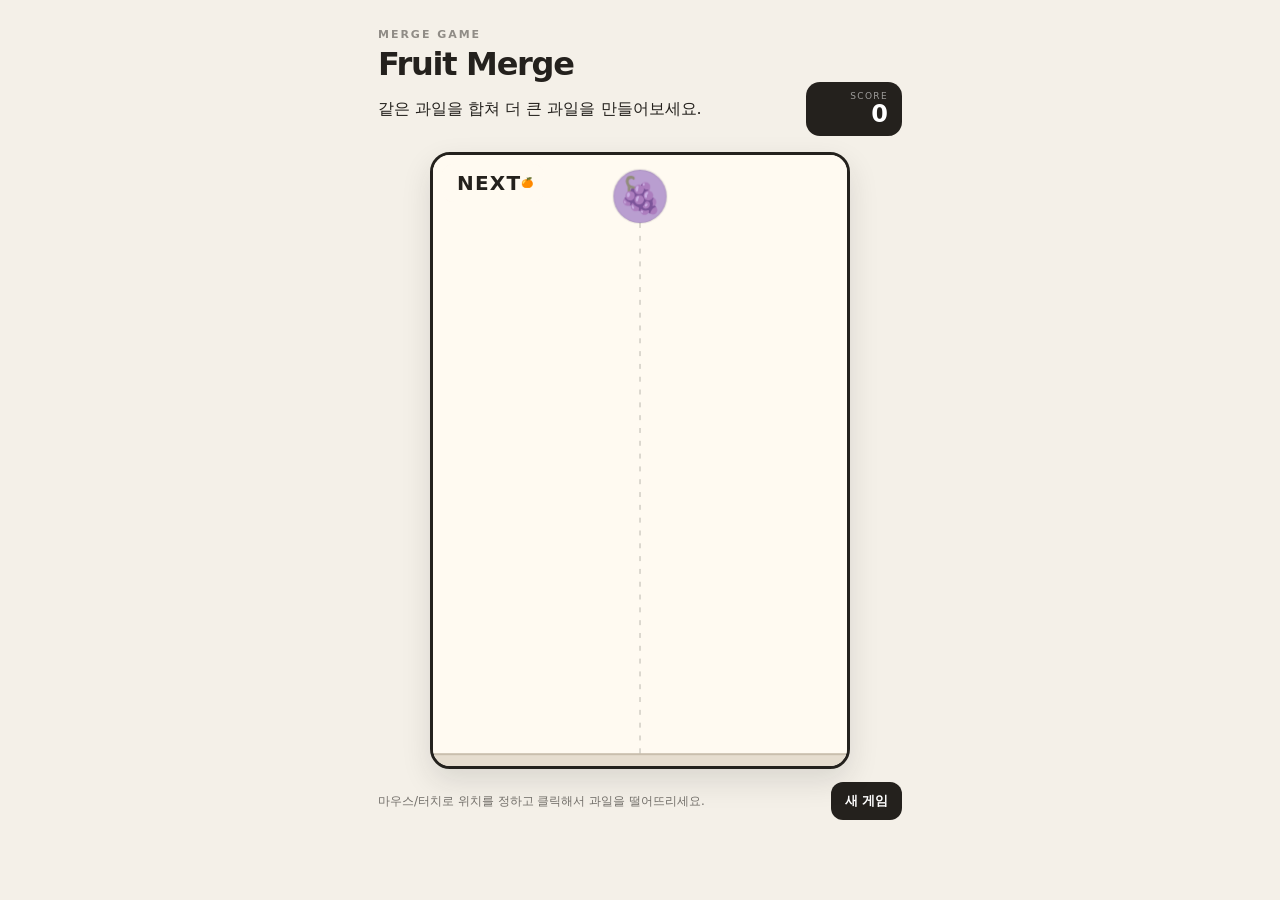
==== index.html @ 1dffbb84 "Polish game entry page for Cloudflare Pages" ====
<!doctype html>
<html lang="ko">
<head>
  <meta charset="UTF-8" />
  <meta name="viewport" content="width=device-width, initial-scale=1.0, maximum-scale=1.0, user-scalable=no" />
  <title>Fruit Merge</title>
  <link rel="stylesheet" href="./style.css" />
</head>
<body>
  <main class="app">
    <header class="topbar">
      <div>
        <p class="eyebrow">MERGE GAME</p>
        <h1>Fruit Merge</h1>
        <p class="subtitle">같은 과일을 합쳐 더 큰 과일을 만들어보세요.</p>
      </div>
      <div class="score-box">
        <span>SCORE</span>
        <strong id="score">0</strong>
      </div>
    </header>

    <section class="game-wrap">
      <div class="next-box"><span>NEXT</span><strong id="nextFruit">🍒</strong></div>
      <div class="canvas-wrap">
        <canvas id="game" width="420" height="620" aria-label="과일 합치기 게임"></canvas>
        <div class="game-over" id="gameOver" hidden>
          <div class="game-over-card">
            <h2>GAME OVER</h2>
            <p>최종 점수</p>
            <strong id="finalScore">0</strong>
            <button id="restart" type="button">다시 하기</button>
          </div>
        </div>
      </div>
    </section>

    <div class="controls">
      <p>마우스/터치로 위치를 정하고 클릭해서 과일을 떨어뜨리세요.</p>
      <button class="small-btn" id="newGame" type="button">새 게임</button>
    </div>
  </main>
  <script src="./game.js"></script>
</body>
</html>
---- style.css ----
* { box-sizing: border-box; }
html, body { margin: 0; min-height: 100%; }
body {
  font-family: Inter, system-ui, -apple-system, BlinkMacSystemFont, "Segoe UI", sans-serif;
  background: #f4f0e8;
  color: #24211d;
  display: flex;
  justify-content: center;
}
.app { width: min(100%, 560px); padding: 28px 18px 36px; }
header { display: flex; justify-content: space-between; align-items: end; margin-bottom: 16px; }
.eyebrow { margin: 0 0 4px; font-size: 11px; font-weight: 800; letter-spacing: .18em; opacity: .48; }
h1 { margin: 0; font-size: 32px; letter-spacing: -.04em; }
.score-box { min-width: 96px; padding: 9px 14px; border-radius: 14px; background: #24211d; color: #fff; text-align: right; }
.score-box span { display: block; font-size: 9px; opacity: .55; letter-spacing: .15em; }
.score-box strong { font-size: 24px; line-height: 1.1; }
.game-wrap { position: relative; width: 420px; max-width: 100%; margin: auto; }
canvas { display: block; width: 100%; height: auto; background: #fffaf1; border: 3px solid #24211d; border-radius: 20px; box-shadow: 0 12px 30px rgba(36,33,29,.12); touch-action: none; }
.next-box { position: absolute; z-index: 2; top: 12px; left: 12px; padding: 7px 10px; border-radius: 12px; background: rgba(255,250,241,.88); backdrop-filter: blur(6px); font-size: 10px; font-weight: 800; letter-spacing: .12em; }
.next-box span { margin-left: 5px; font-size: 20px; vertical-align: middle; }
.controls { display: flex; align-items: center; justify-content: space-between; gap: 12px; margin-top: 13px; }
.controls p { margin: 0; font-size: 12px; line-height: 1.5; opacity: .62; }
.small-btn, button { border: 0; border-radius: 12px; background: #24211d; color: #fff; padding: 10px 14px; font-weight: 800; cursor: pointer; white-space: nowrap; }
button:active { transform: translateY(1px); }
.game-over { position: absolute; inset: 0; z-index: 5; display: flex; flex-direction: column; align-items: center; justify-content: center; border-radius: 18px; background: rgba(255,250,241,.9); backdrop-filter: blur(8px); }
.game-over[hidden] { display: none; }
.game-over h2 { margin: 0 0 7px; font-size: 34px; letter-spacing: -.04em; }
.game-over p { margin: 0 0 18px; opacity: .7; }
.game-over p strong { color: #24211d; opacity: 1; }
@media (max-width: 470px) {
  .app { padding: 18px 12px 24px; }
  h1 { font-size: 27px; }
  .controls { align-items: flex-start; }
  .controls p { max-width: 250px; }
}
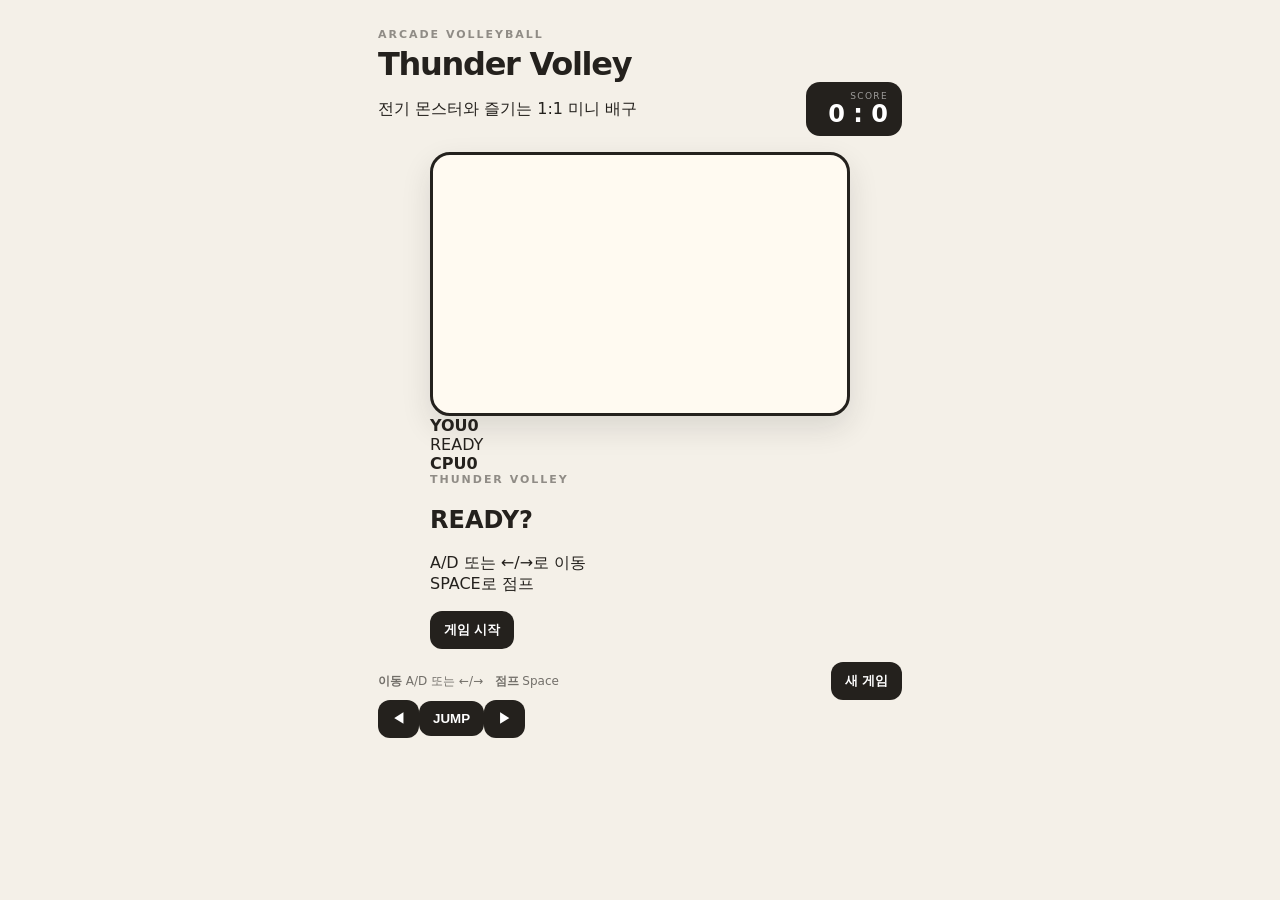
==== commit ceade247: "Replace fruit game UI with volleyball" ====
--- a/index.html
+++ b/index.html
@@ -1,45 +1,4 @@
 <!doctype html>
 <html lang="ko">
-<head>
-  <meta charset="UTF-8" />
-  <meta name="viewport" content="width=device-width, initial-scale=1.0, maximum-scale=1.0, user-scalable=no" />
-  <title>Fruit Merge</title>
-  <link rel="stylesheet" href="./style.css" />
-</head>
-<body>
-  <main class="app">
-    <header class="topbar">
-      <div>
-        <p class="eyebrow">MERGE GAME</p>
-        <h1>Fruit Merge</h1>
-        <p class="subtitle">같은 과일을 합쳐 더 큰 과일을 만들어보세요.</p>
-      </div>
-      <div class="score-box">
-        <span>SCORE</span>
-        <strong id="score">0</strong>
-      </div>
-    </header>
-
-    <section class="game-wrap">
-      <div class="next-box"><span>NEXT</span><strong id="nextFruit">🍒</strong></div>
-      <div class="canvas-wrap">
-        <canvas id="game" width="420" height="620" aria-label="과일 합치기 게임"></canvas>
-        <div class="game-over" id="gameOver" hidden>
-          <div class="game-over-card">
-            <h2>GAME OVER</h2>
-            <p>최종 점수</p>
-            <strong id="finalScore">0</strong>
-            <button id="restart" type="button">다시 하기</button>
-          </div>
-        </div>
-      </div>
-    </section>
-
-    <div class="controls">
-      <p>마우스/터치로 위치를 정하고 클릭해서 과일을 떨어뜨리세요.</p>
-      <button class="small-btn" id="newGame" type="button">새 게임</button>
-    </div>
-  </main>
-  <script src="./game.js"></script>
-</body>
-</html>
+<head><meta charset="UTF-8"><meta name="viewport" content="width=device-width,initial-scale=1,maximum-scale=1,user-scalable=no"><title>Thunder Volley</title><link rel="stylesheet" href="./style.css"></head>
+<body><main class="app"><header><div><p class="eyebrow">ARCADE VOLLEYBALL</p><h1>Thunder Volley</h1><p class="subtitle">전기 몬스터와 즐기는 1:1 미니 배구</p></div><div class="score-box"><span>SCORE</span><strong id="score">0 : 0</strong></div></header><section class="game-wrap"><canvas id="game" width="900" height="560"></canvas><div class="hud"><div><b>YOU</b><strong id="leftScore">0</strong></div><div id="serveText">READY</div><div><b>CPU</b><strong id="rightScore">0</strong></div></div><div class="overlay" id="overlay"><div class="card"><p class="eyebrow">THUNDER VOLLEY</p><h2 id="overlayTitle">READY?</h2><p id="overlayText">A/D 또는 ←/→로 이동<br>SPACE로 점프</p><button id="startBtn">게임 시작</button></div></div></section><div class="controls"><p><b>이동</b> A/D 또는 ←/→ &nbsp; <b>점프</b> Space</p><button class="small-btn" id="resetBtn">새 게임</button></div><div class="mobile-controls"><button data-key="left">◀</button><button data-key="jump">JUMP</button><button data-key="right">▶</button></div></main><script src="./game.js"></script></body></html>
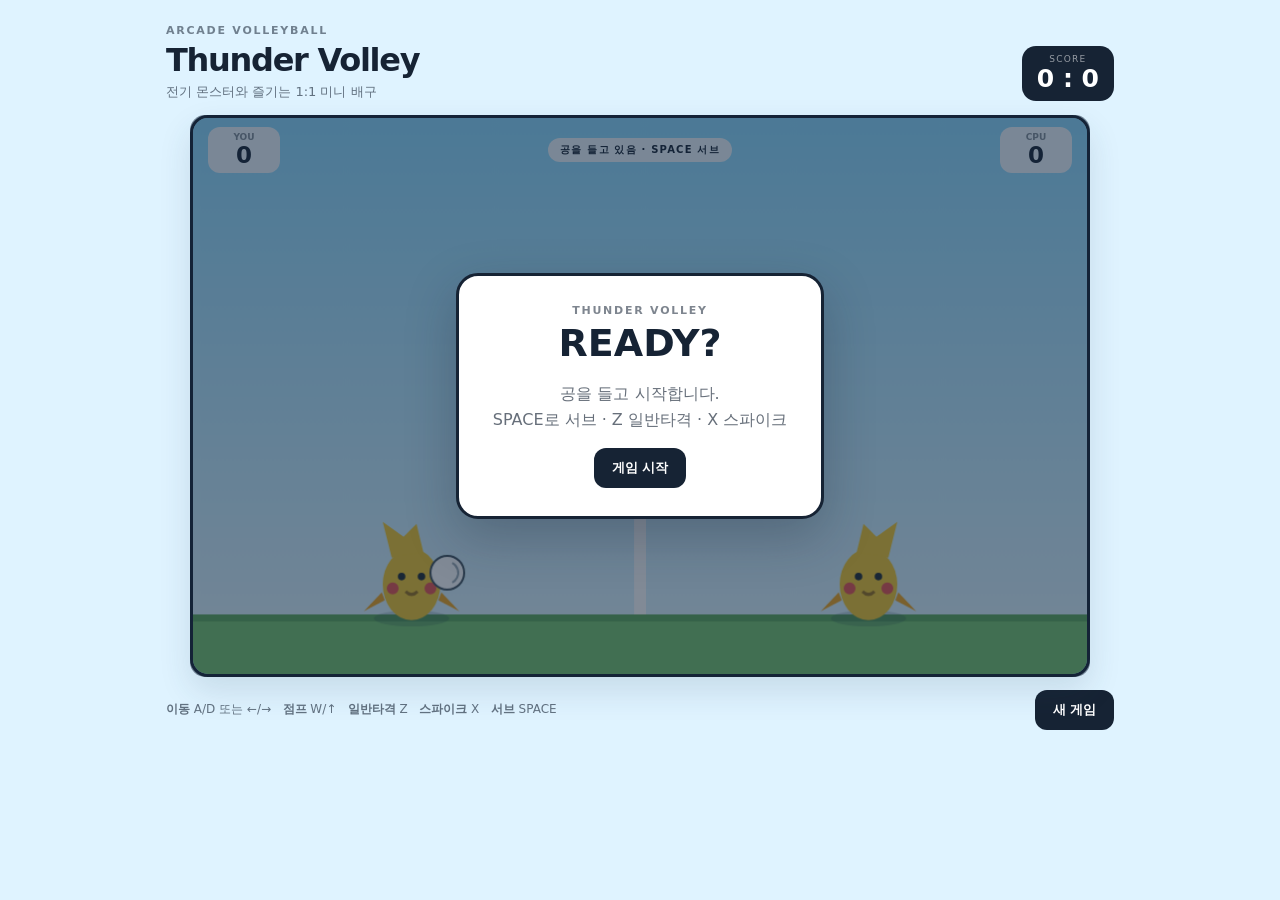
==== commit 3540dea7: "Update volleyball controls and serve instructions" ====
--- a/index.html
+++ b/index.html
@@ -1,4 +1,3 @@
 <!doctype html>
-<html lang="ko">
-<head><meta charset="UTF-8"><meta name="viewport" content="width=device-width,initial-scale=1,maximum-scale=1,user-scalable=no"><title>Thunder Volley</title><link rel="stylesheet" href="./style.css"></head>
-<body><main class="app"><header><div><p class="eyebrow">ARCADE VOLLEYBALL</p><h1>Thunder Volley</h1><p class="subtitle">전기 몬스터와 즐기는 1:1 미니 배구</p></div><div class="score-box"><span>SCORE</span><strong id="score">0 : 0</strong></div></header><section class="game-wrap"><canvas id="game" width="900" height="560"></canvas><div class="hud"><div><b>YOU</b><strong id="leftScore">0</strong></div><div id="serveText">READY</div><div><b>CPU</b><strong id="rightScore">0</strong></div></div><div class="overlay" id="overlay"><div class="card"><p class="eyebrow">THUNDER VOLLEY</p><h2 id="overlayTitle">READY?</h2><p id="overlayText">A/D 또는 ←/→로 이동<br>SPACE로 점프</p><button id="startBtn">게임 시작</button></div></div></section><div class="controls"><p><b>이동</b> A/D 또는 ←/→ &nbsp; <b>점프</b> Space</p><button class="small-btn" id="resetBtn">새 게임</button></div><div class="mobile-controls"><button data-key="left">◀</button><button data-key="jump">JUMP</button><button data-key="right">▶</button></div></main><script src="./game.js"></script></body></html>
+<html lang="ko"><head><meta charset="UTF-8"><meta name="viewport" content="width=device-width,initial-scale=1,maximum-scale=1,user-scalable=no"><title>Thunder Volley</title><link rel="stylesheet" href="./style.css"></head>
+<body><main class="app"><header><div><p class="eyebrow">ARCADE VOLLEYBALL</p><h1>Thunder Volley</h1><p class="subtitle">전기 몬스터와 즐기는 1:1 미니 배구</p></div><div class="score-box"><span>SCORE</span><strong id="score">0 : 0</strong></div></header><section class="game-wrap"><canvas id="game" width="900" height="560"></canvas><div class="hud"><div><b>YOU</b><strong id="leftScore">0</strong></div><div id="serveText">READY</div><div><b>CPU</b><strong id="rightScore">0</strong></div></div><div class="overlay" id="overlay"><div class="card"><p class="eyebrow">THUNDER VOLLEY</p><h2 id="overlayTitle">READY?</h2><p id="overlayText">공을 들고 시작합니다.<br>SPACE로 서브 · Z 일반타격 · X 스파이크</p><button id="startBtn">게임 시작</button></div></div></section><div class="controls"><p><b>이동</b> A/D 또는 ←/→ &nbsp; <b>점프</b> W/↑ &nbsp; <b>일반타격</b> Z &nbsp; <b>스파이크</b> X &nbsp; <b>서브</b> SPACE</p><button class="small-btn" id="resetBtn">새 게임</button></div><div class="mobile-controls"><button data-key="left">◀</button><button data-key="jump">JUMP</button><button data-key="right">▶</button><button data-key="hit">HIT</button><button data-key="spike">SPIKE</button></div></main><script src="./game.js"></script></body></html>
--- a/style.css
+++ b/style.css
@@ -1,35 +1 @@
-* { box-sizing: border-box; }
-html, body { margin: 0; min-height: 100%; }
-body {
-  font-family: Inter, system-ui, -apple-system, BlinkMacSystemFont, "Segoe UI", sans-serif;
-  background: #f4f0e8;
-  color: #24211d;
-  display: flex;
-  justify-content: center;
-}
-.app { width: min(100%, 560px); padding: 28px 18px 36px; }
-header { display: flex; justify-content: space-between; align-items: end; margin-bottom: 16px; }
-.eyebrow { margin: 0 0 4px; font-size: 11px; font-weight: 800; letter-spacing: .18em; opacity: .48; }
-h1 { margin: 0; font-size: 32px; letter-spacing: -.04em; }
-.score-box { min-width: 96px; padding: 9px 14px; border-radius: 14px; background: #24211d; color: #fff; text-align: right; }
-.score-box span { display: block; font-size: 9px; opacity: .55; letter-spacing: .15em; }
-.score-box strong { font-size: 24px; line-height: 1.1; }
-.game-wrap { position: relative; width: 420px; max-width: 100%; margin: auto; }
-canvas { display: block; width: 100%; height: auto; background: #fffaf1; border: 3px solid #24211d; border-radius: 20px; box-shadow: 0 12px 30px rgba(36,33,29,.12); touch-action: none; }
-.next-box { position: absolute; z-index: 2; top: 12px; left: 12px; padding: 7px 10px; border-radius: 12px; background: rgba(255,250,241,.88); backdrop-filter: blur(6px); font-size: 10px; font-weight: 800; letter-spacing: .12em; }
-.next-box span { margin-left: 5px; font-size: 20px; vertical-align: middle; }
-.controls { display: flex; align-items: center; justify-content: space-between; gap: 12px; margin-top: 13px; }
-.controls p { margin: 0; font-size: 12px; line-height: 1.5; opacity: .62; }
-.small-btn, button { border: 0; border-radius: 12px; background: #24211d; color: #fff; padding: 10px 14px; font-weight: 800; cursor: pointer; white-space: nowrap; }
-button:active { transform: translateY(1px); }
-.game-over { position: absolute; inset: 0; z-index: 5; display: flex; flex-direction: column; align-items: center; justify-content: center; border-radius: 18px; background: rgba(255,250,241,.9); backdrop-filter: blur(8px); }
-.game-over[hidden] { display: none; }
-.game-over h2 { margin: 0 0 7px; font-size: 34px; letter-spacing: -.04em; }
-.game-over p { margin: 0 0 18px; opacity: .7; }
-.game-over p strong { color: #24211d; opacity: 1; }
-@media (max-width: 470px) {
-  .app { padding: 18px 12px 24px; }
-  h1 { font-size: 27px; }
-  .controls { align-items: flex-start; }
-  .controls p { max-width: 250px; }
-}
+*{box-sizing:border-box}html,body{margin:0;min-height:100%;font-family:Inter,system-ui,sans-serif;background:#dff3ff;color:#162334}body{display:flex;justify-content:center}.app{width:min(100%,980px);padding:24px 16px 30px}header{display:flex;justify-content:space-between;align-items:end;margin-bottom:14px}.eyebrow{margin:0 0 4px;font-size:11px;font-weight:900;letter-spacing:.16em;opacity:.55}h1{margin:0;font-size:32px;letter-spacing:-.04em}.subtitle{margin:4px 0 0;opacity:.62;font-size:13px}.score-box{background:#162334;color:white;border-radius:14px;padding:8px 15px;text-align:center}.score-box span{display:block;font-size:9px;opacity:.55;letter-spacing:.14em}.score-box strong{font-size:25px}.game-wrap{position:relative;width:900px;max-width:100%;margin:auto}canvas{display:block;width:100%;height:auto;border:3px solid #162334;border-radius:18px;box-shadow:0 14px 32px #29445a22;touch-action:none;background:#9fe0ff}.hud{position:absolute;top:12px;left:18px;right:18px;display:flex;justify-content:space-between;align-items:center;pointer-events:none}.hud div{background:#ffffffdd;padding:5px 12px;border-radius:12px;text-align:center;min-width:72px}.hud b{display:block;font-size:9px;opacity:.5}.hud strong{font-size:23px}.hud #serveText{font-size:10px;font-weight:900;letter-spacing:.12em}.overlay{position:absolute;inset:0;border-radius:15px;background:#14243b88;display:flex;align-items:center;justify-content:center}.overlay.hidden{display:none}.card{background:#fff;border:3px solid #162334;border-radius:22px;padding:28px 34px;text-align:center;box-shadow:0 18px 50px #16233444}.card h2{font-size:38px;margin:4px 0 10px}.card p:not(.eyebrow){line-height:1.6;opacity:.65}.card button,.small-btn,.mobile-controls button{border:0;border-radius:12px;background:#162334;color:#fff;padding:11px 18px;font-weight:900;cursor:pointer}.controls{display:flex;justify-content:space-between;align-items:center;margin-top:12px}.controls p{font-size:12px;opacity:.62}.mobile-controls{display:none;gap:10px;margin-top:12px}.mobile-controls button{flex:1;height:54px}.mobile-controls button:active{transform:scale(.97)}@media(max-width:600px){.app{padding:15px 8px 20px}h1{font-size:25px}.subtitle{font-size:11px}.controls p{font-size:10px}.mobile-controls{display:flex}.score-box{padding:6px 10px}.hud{top:8px;left:9px;right:9px}.hud div{min-width:52px;padding:3px 7px}.hud strong{font-size:18px}.card{padding:22px 24px}.card h2{font-size:30px}}
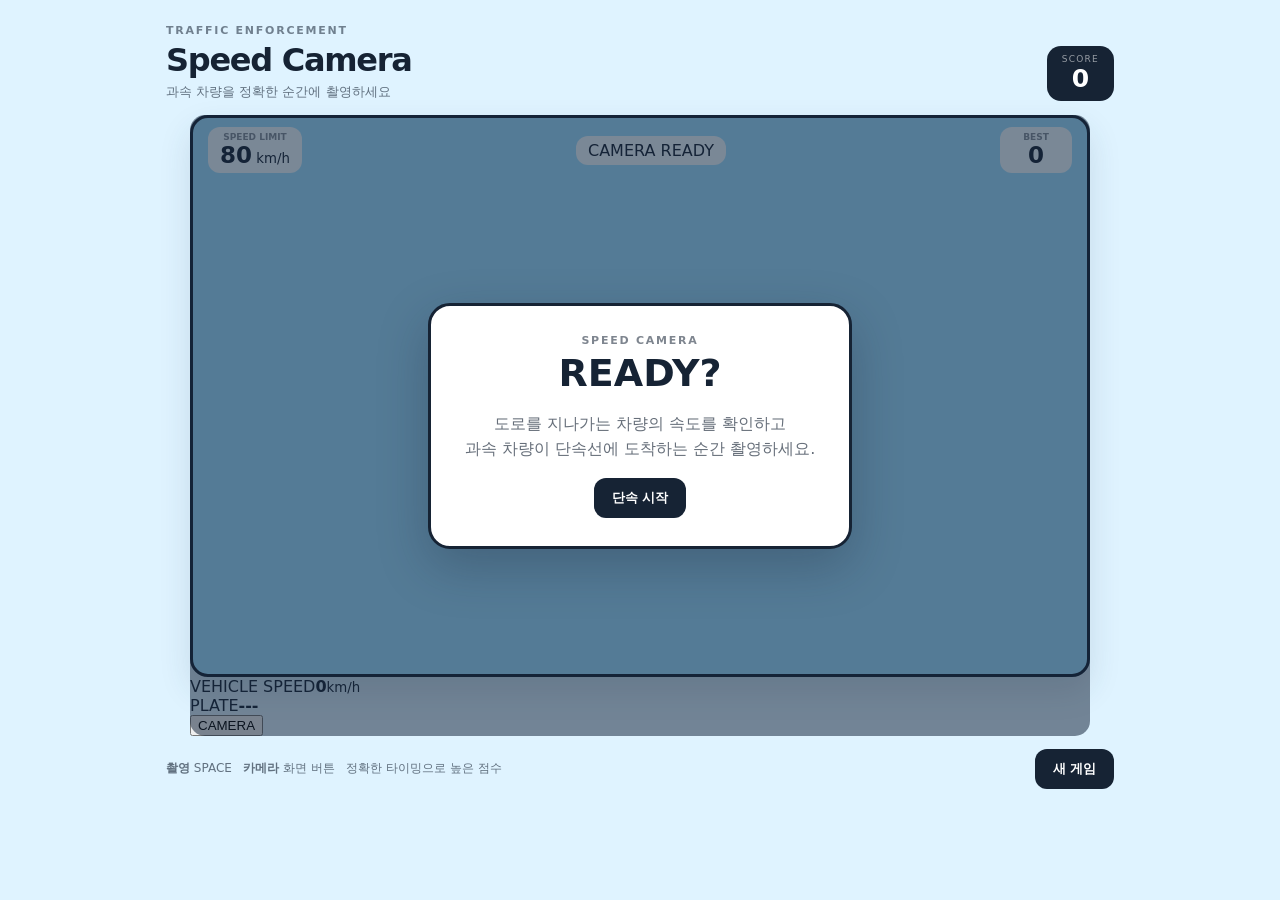
==== commit 6ae2fb61: "Replace volleyball UI with speed camera game UI" ====
--- a/index.html
+++ b/index.html
@@ -1,3 +1,3 @@
 <!doctype html>
-<html lang="ko"><head><meta charset="UTF-8"><meta name="viewport" content="width=device-width,initial-scale=1,maximum-scale=1,user-scalable=no"><title>Thunder Volley</title><link rel="stylesheet" href="./style.css"></head>
-<body><main class="app"><header><div><p class="eyebrow">ARCADE VOLLEYBALL</p><h1>Thunder Volley</h1><p class="subtitle">전기 몬스터와 즐기는 1:1 미니 배구</p></div><div class="score-box"><span>SCORE</span><strong id="score">0 : 0</strong></div></header><section class="game-wrap"><canvas id="game" width="900" height="560"></canvas><div class="hud"><div><b>YOU</b><strong id="leftScore">0</strong></div><div id="serveText">READY</div><div><b>CPU</b><strong id="rightScore">0</strong></div></div><div class="overlay" id="overlay"><div class="card"><p class="eyebrow">THUNDER VOLLEY</p><h2 id="overlayTitle">READY?</h2><p id="overlayText">공을 들고 시작합니다.<br>SPACE로 서브 · Z 일반타격 · X 스파이크</p><button id="startBtn">게임 시작</button></div></div></section><div class="controls"><p><b>이동</b> A/D 또는 ←/→ &nbsp; <b>점프</b> W/↑ &nbsp; <b>일반타격</b> Z &nbsp; <b>스파이크</b> X &nbsp; <b>서브</b> SPACE</p><button class="small-btn" id="resetBtn">새 게임</button></div><div class="mobile-controls"><button data-key="left">◀</button><button data-key="jump">JUMP</button><button data-key="right">▶</button><button data-key="hit">HIT</button><button data-key="spike">SPIKE</button></div></main><script src="./game.js"></script></body></html>+<html lang="ko"><head><meta charset="UTF-8"><meta name="viewport" content="width=device-width,initial-scale=1,maximum-scale=1,user-scalable=no"><title>Speed Camera</title><link rel="stylesheet" href="./style.css"></head>
+<body><main class="app"><header><div><p class="eyebrow">TRAFFIC ENFORCEMENT</p><h1>Speed Camera</h1><p class="subtitle">과속 차량을 정확한 순간에 촬영하세요</p></div><div class="score-box"><span>SCORE</span><strong id="score">0</strong></div></header><section class="game-wrap"><canvas id="game" width="900" height="560"></canvas><div class="hud"><div><b>SPEED LIMIT</b><strong id="limit">80</strong><small> km/h</small></div><div id="status">CAMERA READY</div><div><b>BEST</b><strong id="best">0</strong></div></div><div class="camera-ui"><div class="speed-readout"><span>VEHICLE SPEED</span><strong id="speed">0</strong><small>km/h</small></div><div class="target-readout"><span>PLATE</span><strong id="plate">---</strong></div><button id="flashBtn">CAMERA</button></div><div class="overlay" id="overlay"><div class="card"><p class="eyebrow">SPEED CAMERA</p><h2 id="overlayTitle">READY?</h2><p id="overlayText">도로를 지나가는 차량의 속도를 확인하고<br>과속 차량이 단속선에 도착하는 순간 촬영하세요.</p><button id="startBtn">단속 시작</button></div></div></section><div class="controls"><p><b>촬영</b> SPACE &nbsp; <b>카메라</b> 화면 버튼 &nbsp; 정확한 타이밍으로 높은 점수</p><button class="small-btn" id="resetBtn">새 게임</button></div></main><script src="./game.js"></script></body></html>
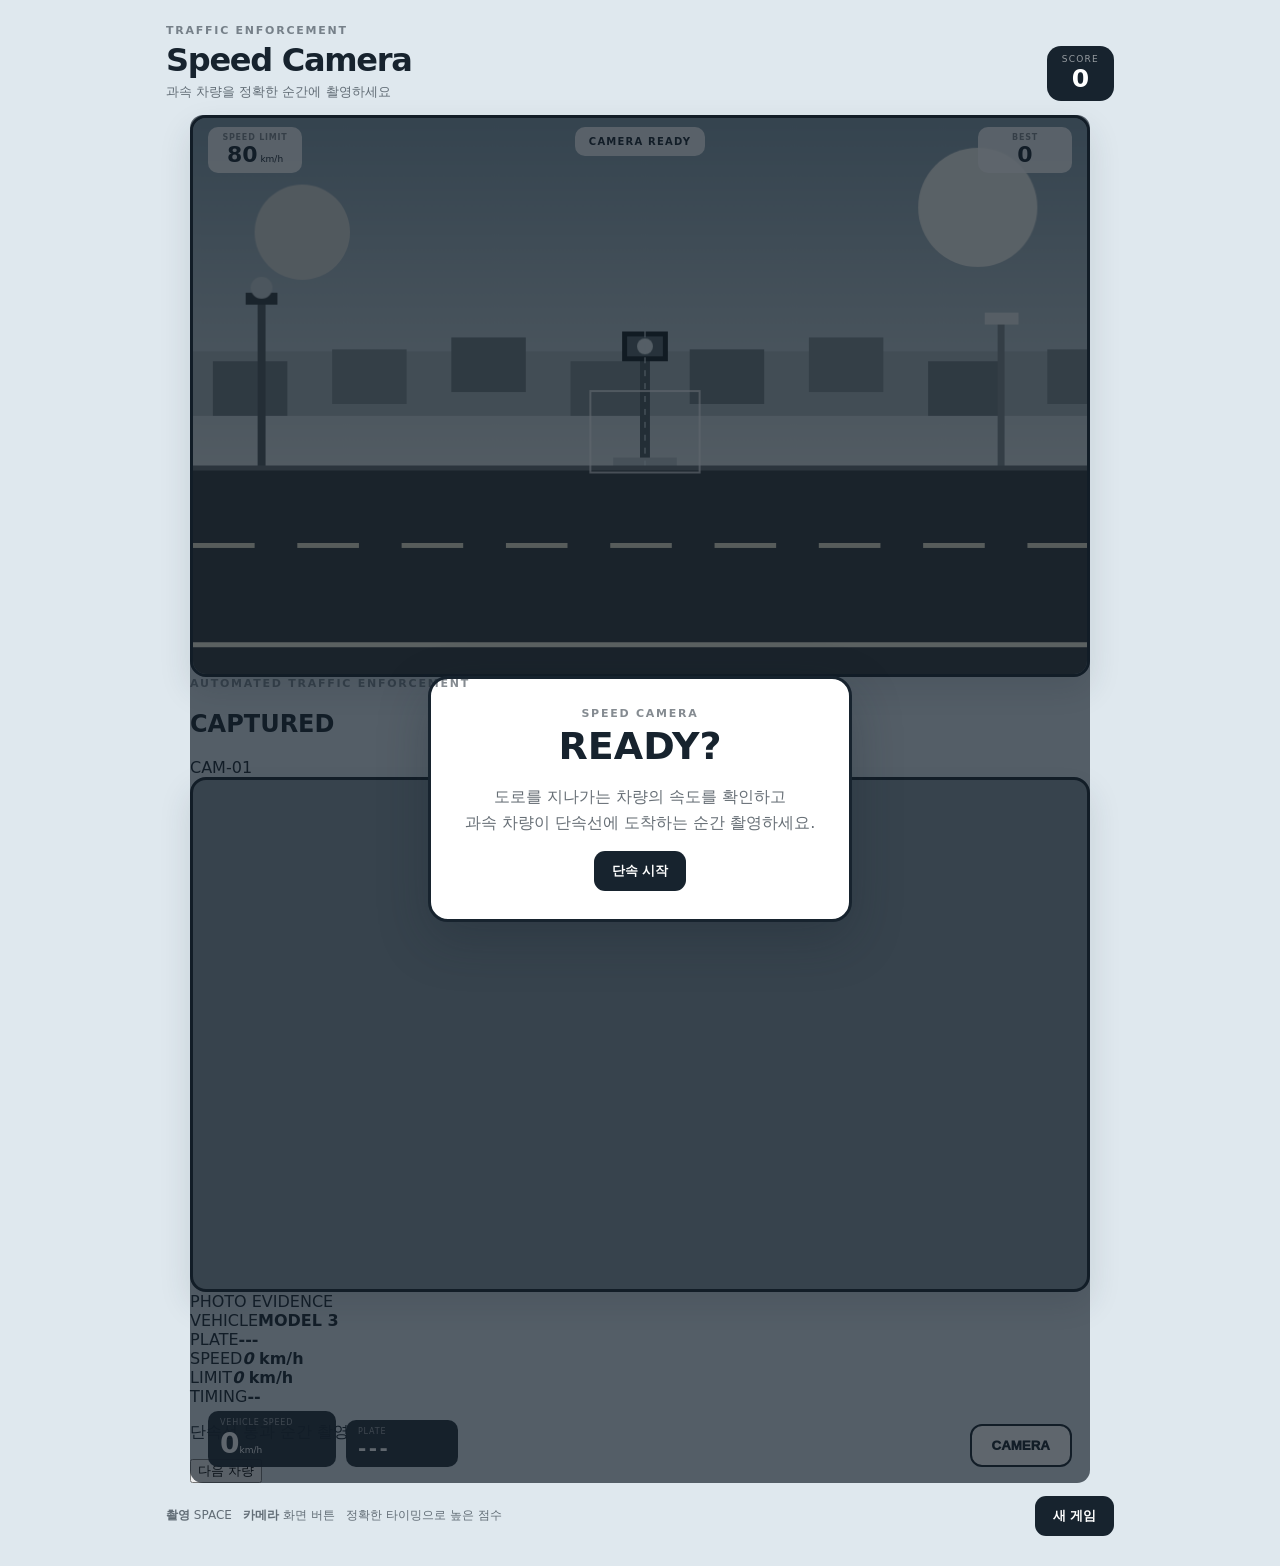
==== commit 4f045cfa: "Add speed camera evidence result panel" ====
--- a/index.html
+++ b/index.html
@@ -1,3 +1,3 @@
 <!doctype html>
 <html lang="ko"><head><meta charset="UTF-8"><meta name="viewport" content="width=device-width,initial-scale=1,maximum-scale=1,user-scalable=no"><title>Speed Camera</title><link rel="stylesheet" href="./style.css"></head>
-<body><main class="app"><header><div><p class="eyebrow">TRAFFIC ENFORCEMENT</p><h1>Speed Camera</h1><p class="subtitle">과속 차량을 정확한 순간에 촬영하세요</p></div><div class="score-box"><span>SCORE</span><strong id="score">0</strong></div></header><section class="game-wrap"><canvas id="game" width="900" height="560"></canvas><div class="hud"><div><b>SPEED LIMIT</b><strong id="limit">80</strong><small> km/h</small></div><div id="status">CAMERA READY</div><div><b>BEST</b><strong id="best">0</strong></div></div><div class="camera-ui"><div class="speed-readout"><span>VEHICLE SPEED</span><strong id="speed">0</strong><small>km/h</small></div><div class="target-readout"><span>PLATE</span><strong id="plate">---</strong></div><button id="flashBtn">CAMERA</button></div><div class="overlay" id="overlay"><div class="card"><p class="eyebrow">SPEED CAMERA</p><h2 id="overlayTitle">READY?</h2><p id="overlayText">도로를 지나가는 차량의 속도를 확인하고<br>과속 차량이 단속선에 도착하는 순간 촬영하세요.</p><button id="startBtn">단속 시작</button></div></div></section><div class="controls"><p><b>촬영</b> SPACE &nbsp; <b>카메라</b> 화면 버튼 &nbsp; 정확한 타이밍으로 높은 점수</p><button class="small-btn" id="resetBtn">새 게임</button></div></main><script src="./game.js"></script></body></html>+<body><main class="app"><header><div><p class="eyebrow">TRAFFIC ENFORCEMENT</p><h1>Speed Camera</h1><p class="subtitle">과속 차량을 정확한 순간에 촬영하세요</p></div><div class="score-box"><span>SCORE</span><strong id="score">0</strong></div></header><section class="game-wrap"><canvas id="game" width="900" height="560"></canvas><div class="hud"><div><b>SPEED LIMIT</b><strong id="limit">80</strong><small> km/h</small></div><div id="status">CAMERA READY</div><div><b>BEST</b><strong id="best">0</strong></div></div><div class="camera-ui"><div class="speed-readout"><span>VEHICLE SPEED</span><strong id="speed">0</strong><small>km/h</small></div><div class="target-readout"><span>PLATE</span><strong id="plate">---</strong></div><button id="flashBtn">CAMERA</button></div><div class="overlay" id="overlay"><div class="card"><p class="eyebrow">SPEED CAMERA</p><h2 id="overlayTitle">READY?</h2><p id="overlayText">도로를 지나가는 차량의 속도를 확인하고<br>과속 차량이 단속선에 도착하는 순간 촬영하세요.</p><button id="startBtn">단속 시작</button></div></div><div class="evidence" id="evidence"><div class="evidence-card"><div class="evidence-head"><div><p class="eyebrow">AUTOMATED TRAFFIC ENFORCEMENT</p><h2 id="evidenceTitle">CAPTURED</h2></div><div class="evidence-time" id="evidenceTime">CAM-01</div></div><div class="photo-frame"><canvas id="evidenceCanvas" width="720" height="410"></canvas><div class="photo-stamp" id="photoStamp">PHOTO EVIDENCE</div></div><div class="evidence-data"><div><span>VEHICLE</span><strong id="evidenceVehicle">MODEL 3</strong></div><div><span>PLATE</span><strong id="evidencePlate">---</strong></div><div><span>SPEED</span><strong><i id="evidenceSpeed">0</i> km/h</strong></div><div><span>LIMIT</span><strong><i id="evidenceLimit">0</i> km/h</strong></div><div><span>TIMING</span><strong id="evidenceTiming">--</strong></div></div><p class="evidence-note" id="evidenceNote">단속선 통과 순간 촬영</p><button id="continueBtn">다음 차량</button></div></div></section><div class="controls"><p><b>촬영</b> SPACE &nbsp; <b>카메라</b> 화면 버튼 &nbsp; 정확한 타이밍으로 높은 점수</p><button class="small-btn" id="resetBtn">새 게임</button></div></main><script src="./game.js"></script></body></html>
--- a/style.css
+++ b/style.css
@@ -1 +1 @@
-*{box-sizing:border-box}html,body{margin:0;min-height:100%;font-family:Inter,system-ui,sans-serif;background:#dff3ff;color:#162334}body{display:flex;justify-content:center}.app{width:min(100%,980px);padding:24px 16px 30px}header{display:flex;justify-content:space-between;align-items:end;margin-bottom:14px}.eyebrow{margin:0 0 4px;font-size:11px;font-weight:900;letter-spacing:.16em;opacity:.55}h1{margin:0;font-size:32px;letter-spacing:-.04em}.subtitle{margin:4px 0 0;opacity:.62;font-size:13px}.score-box{background:#162334;color:white;border-radius:14px;padding:8px 15px;text-align:center}.score-box span{display:block;font-size:9px;opacity:.55;letter-spacing:.14em}.score-box strong{font-size:25px}.game-wrap{position:relative;width:900px;max-width:100%;margin:auto}canvas{display:block;width:100%;height:auto;border:3px solid #162334;border-radius:18px;box-shadow:0 14px 32px #29445a22;touch-action:none;background:#9fe0ff}.hud{position:absolute;top:12px;left:18px;right:18px;display:flex;justify-content:space-between;align-items:center;pointer-events:none}.hud div{background:#ffffffdd;padding:5px 12px;border-radius:12px;text-align:center;min-width:72px}.hud b{display:block;font-size:9px;opacity:.5}.hud strong{font-size:23px}.hud #serveText{font-size:10px;font-weight:900;letter-spacing:.12em}.overlay{position:absolute;inset:0;border-radius:15px;background:#14243b88;display:flex;align-items:center;justify-content:center}.overlay.hidden{display:none}.card{background:#fff;border:3px solid #162334;border-radius:22px;padding:28px 34px;text-align:center;box-shadow:0 18px 50px #16233444}.card h2{font-size:38px;margin:4px 0 10px}.card p:not(.eyebrow){line-height:1.6;opacity:.65}.card button,.small-btn,.mobile-controls button{border:0;border-radius:12px;background:#162334;color:#fff;padding:11px 18px;font-weight:900;cursor:pointer}.controls{display:flex;justify-content:space-between;align-items:center;margin-top:12px}.controls p{font-size:12px;opacity:.62}.mobile-controls{display:none;gap:10px;margin-top:12px}.mobile-controls button{flex:1;height:54px}.mobile-controls button:active{transform:scale(.97)}@media(max-width:600px){.app{padding:15px 8px 20px}h1{font-size:25px}.subtitle{font-size:11px}.controls p{font-size:10px}.mobile-controls{display:flex}.score-box{padding:6px 10px}.hud{top:8px;left:9px;right:9px}.hud div{min-width:52px;padding:3px 7px}.hud strong{font-size:18px}.card{padding:22px 24px}.card h2{font-size:30px}}
+*{box-sizing:border-box}html,body{margin:0;min-height:100%;font-family:Inter,system-ui,sans-serif;background:#dfe8ee;color:#17232e}body{display:flex;justify-content:center}.app{width:min(100%,980px);padding:24px 16px 30px}header{display:flex;justify-content:space-between;align-items:end;margin-bottom:14px}.eyebrow{margin:0 0 4px;font-size:11px;font-weight:900;letter-spacing:.16em;opacity:.52}h1{margin:0;font-size:32px;letter-spacing:-.04em}.subtitle{margin:4px 0 0;opacity:.62;font-size:13px}.score-box{background:#17232e;color:#fff;border-radius:14px;padding:8px 15px;text-align:center}.score-box span{display:block;font-size:9px;opacity:.55;letter-spacing:.14em}.score-box strong{font-size:25px}.game-wrap{position:relative;width:900px;max-width:100%;margin:auto}canvas{display:block;width:100%;height:auto;border:3px solid #17232e;border-radius:16px;box-shadow:0 14px 32px #26384622;touch-action:none;background:#89969f}.hud{position:absolute;top:12px;left:18px;right:18px;display:flex;justify-content:space-between;align-items:flex-start;pointer-events:none}.hud>div{background:#ffffffdd;padding:6px 12px;border-radius:10px;text-align:center;min-width:94px}.hud b{display:block;font-size:8px;opacity:.5;letter-spacing:.1em}.hud strong{font-size:22px}.hud small{font-size:9px}.hud #status{font-size:10px;font-weight:900;letter-spacing:.12em;padding:9px 14px}.camera-ui{position:absolute;left:18px;right:18px;bottom:16px;display:flex;align-items:end;gap:10px;pointer-events:none}.speed-readout,.target-readout{background:#17232eee;color:#fff;border-radius:10px;padding:7px 12px;min-width:128px}.speed-readout span,.target-readout span{display:block;font-size:8px;opacity:.55;letter-spacing:.1em}.speed-readout strong{font-size:28px}.speed-readout small{font-size:9px}.target-readout{min-width:112px}.target-readout strong{font-size:20px;letter-spacing:.12em}.camera-ui button{margin-left:auto;pointer-events:auto;border:2px solid #17232e;border-radius:12px;background:#fff;color:#17232e;padding:12px 20px;font-weight:1000;cursor:pointer}.camera-ui button:active{transform:scale(.96)}.overlay{position:absolute;inset:0;border-radius:13px;background:#101a24aa;display:flex;align-items:center;justify-content:center}.overlay.hidden{display:none}.card{background:#fff;border:3px solid #17232e;border-radius:20px;padding:28px 34px;text-align:center;box-shadow:0 18px 50px #17232e44}.card h2{font-size:38px;margin:4px 0 10px}.card p:not(.eyebrow){line-height:1.6;opacity:.65}.card button,.small-btn{border:0;border-radius:11px;background:#17232e;color:#fff;padding:11px 18px;font-weight:900;cursor:pointer}.controls{display:flex;justify-content:space-between;align-items:center;margin-top:12px}.controls p{font-size:12px;opacity:.62}@media(max-width:600px){.app{padding:15px 8px 20px}h1{font-size:25px}.subtitle{font-size:11px}.controls p{font-size:10px}.score-box{padding:6px 10px}.hud{top:8px;left:9px;right:9px}.hud>div{min-width:58px;padding:4px 7px}.hud strong{font-size:17px}.hud #status{font-size:8px}.camera-ui{left:9px;right:9px;bottom:9px}.speed-readout{min-width:92px}.speed-readout strong{font-size:22px}.target-readout{min-width:78px}.target-readout strong{font-size:15px}.camera-ui button{padding:10px 12px;font-size:12px}.card{padding:22px 24px}.card h2{font-size:30px}}
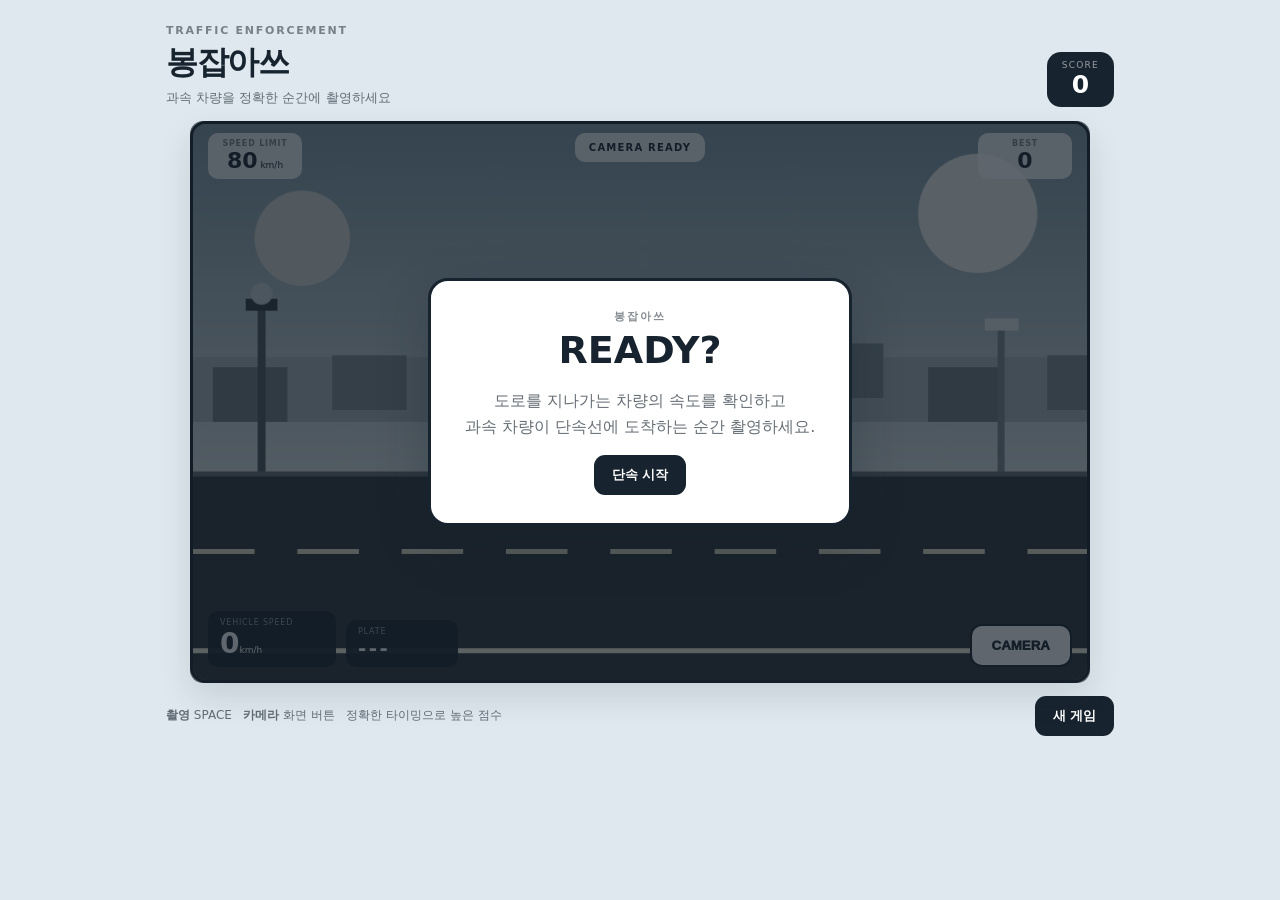
==== commit ff08876d: "Rename visible game title to 봉잡아쓰" ====
--- a/index.html
+++ b/index.html
@@ -1,3 +1,3 @@
 <!doctype html>
-<html lang="ko"><head><meta charset="UTF-8"><meta name="viewport" content="width=device-width,initial-scale=1,maximum-scale=1,user-scalable=no"><title>Speed Camera</title><link rel="stylesheet" href="./style.css"></head>
-<body><main class="app"><header><div><p class="eyebrow">TRAFFIC ENFORCEMENT</p><h1>Speed Camera</h1><p class="subtitle">과속 차량을 정확한 순간에 촬영하세요</p></div><div class="score-box"><span>SCORE</span><strong id="score">0</strong></div></header><section class="game-wrap"><canvas id="game" width="900" height="560"></canvas><div class="hud"><div><b>SPEED LIMIT</b><strong id="limit">80</strong><small> km/h</small></div><div id="status">CAMERA READY</div><div><b>BEST</b><strong id="best">0</strong></div></div><div class="camera-ui"><div class="speed-readout"><span>VEHICLE SPEED</span><strong id="speed">0</strong><small>km/h</small></div><div class="target-readout"><span>PLATE</span><strong id="plate">---</strong></div><button id="flashBtn">CAMERA</button></div><div class="overlay" id="overlay"><div class="card"><p class="eyebrow">SPEED CAMERA</p><h2 id="overlayTitle">READY?</h2><p id="overlayText">도로를 지나가는 차량의 속도를 확인하고<br>과속 차량이 단속선에 도착하는 순간 촬영하세요.</p><button id="startBtn">단속 시작</button></div></div><div class="evidence" id="evidence"><div class="evidence-card"><div class="evidence-head"><div><p class="eyebrow">AUTOMATED TRAFFIC ENFORCEMENT</p><h2 id="evidenceTitle">CAPTURED</h2></div><div class="evidence-time" id="evidenceTime">CAM-01</div></div><div class="photo-frame"><canvas id="evidenceCanvas" width="720" height="410"></canvas><div class="photo-stamp" id="photoStamp">PHOTO EVIDENCE</div></div><div class="evidence-data"><div><span>VEHICLE</span><strong id="evidenceVehicle">MODEL 3</strong></div><div><span>PLATE</span><strong id="evidencePlate">---</strong></div><div><span>SPEED</span><strong><i id="evidenceSpeed">0</i> km/h</strong></div><div><span>LIMIT</span><strong><i id="evidenceLimit">0</i> km/h</strong></div><div><span>TIMING</span><strong id="evidenceTiming">--</strong></div></div><p class="evidence-note" id="evidenceNote">단속선 통과 순간 촬영</p><button id="continueBtn">다음 차량</button></div></div></section><div class="controls"><p><b>촬영</b> SPACE &nbsp; <b>카메라</b> 화면 버튼 &nbsp; 정확한 타이밍으로 높은 점수</p><button class="small-btn" id="resetBtn">새 게임</button></div></main><script src="./game.js"></script></body></html>+<html lang="ko"><head><meta charset="UTF-8"><meta name="viewport" content="width=device-width,initial-scale=1,maximum-scale=1,user-scalable=no"><title>봉잡아쓰</title><link rel="stylesheet" href="./style.css"></head>
+<body><main class="app"><header><div><p class="eyebrow">TRAFFIC ENFORCEMENT</p><h1>봉잡아쓰</h1><p class="subtitle">과속 차량을 정확한 순간에 촬영하세요</p></div><div class="score-box"><span>SCORE</span><strong id="score">0</strong></div></header><section class="game-wrap"><canvas id="game" width="900" height="560"></canvas><div class="hud"><div><b>SPEED LIMIT</b><strong id="limit">80</strong><small> km/h</small></div><div id="status">CAMERA READY</div><div><b>BEST</b><strong id="best">0</strong></div></div><div class="camera-ui"><div class="speed-readout"><span>VEHICLE SPEED</span><strong id="speed">0</strong><small>km/h</small></div><div class="target-readout"><span>PLATE</span><strong id="plate">---</strong></div><button id="flashBtn">CAMERA</button></div><div class="overlay" id="overlay"><div class="card"><p class="eyebrow">봉잡아쓰</p><h2 id="overlayTitle">READY?</h2><p id="overlayText">도로를 지나가는 차량의 속도를 확인하고<br>과속 차량이 단속선에 도착하는 순간 촬영하세요.</p><button id="startBtn">단속 시작</button></div></div><div class="evidence" id="evidence"><div class="evidence-card"><div class="evidence-head"><div><p class="eyebrow">AUTOMATED TRAFFIC ENFORCEMENT</p><h2 id="evidenceTitle">CAPTURED</h2></div><div class="evidence-time" id="evidenceTime">CAM-01</div></div><div class="photo-frame"><canvas id="evidenceCanvas" width="720" height="410"></canvas><div class="photo-stamp" id="photoStamp">PHOTO EVIDENCE</div></div><div class="evidence-data"><div><span>VEHICLE</span><strong id="evidenceVehicle">MODEL 3</strong></div><div><span>PLATE</span><strong id="evidencePlate">---</strong></div><div><span>SPEED</span><strong><i id="evidenceSpeed">0</i> km/h</strong></div><div><span>LIMIT</span><strong><i id="evidenceLimit">0</i> km/h</strong></div><div><span>TIMING</span><strong id="evidenceTiming">--</strong></div></div><p class="evidence-note" id="evidenceNote">단속선 통과 순간 촬영</p><button id="continueBtn">다음 차량</button></div></div></section><div class="controls"><p><b>촬영</b> SPACE &nbsp; <b>카메라</b> 화면 버튼 &nbsp; 정확한 타이밍으로 높은 점수</p><button class="small-btn" id="resetBtn">새 게임</button></div></main><script src="./game.js"></script></body></html>
--- a/style.css
+++ b/style.css
@@ -1 +1 @@
-*{box-sizing:border-box}html,body{margin:0;min-height:100%;font-family:Inter,system-ui,sans-serif;background:#dfe8ee;color:#17232e}body{display:flex;justify-content:center}.app{width:min(100%,980px);padding:24px 16px 30px}header{display:flex;justify-content:space-between;align-items:end;margin-bottom:14px}.eyebrow{margin:0 0 4px;font-size:11px;font-weight:900;letter-spacing:.16em;opacity:.52}h1{margin:0;font-size:32px;letter-spacing:-.04em}.subtitle{margin:4px 0 0;opacity:.62;font-size:13px}.score-box{background:#17232e;color:#fff;border-radius:14px;padding:8px 15px;text-align:center}.score-box span{display:block;font-size:9px;opacity:.55;letter-spacing:.14em}.score-box strong{font-size:25px}.game-wrap{position:relative;width:900px;max-width:100%;margin:auto}canvas{display:block;width:100%;height:auto;border:3px solid #17232e;border-radius:16px;box-shadow:0 14px 32px #26384622;touch-action:none;background:#89969f}.hud{position:absolute;top:12px;left:18px;right:18px;display:flex;justify-content:space-between;align-items:flex-start;pointer-events:none}.hud>div{background:#ffffffdd;padding:6px 12px;border-radius:10px;text-align:center;min-width:94px}.hud b{display:block;font-size:8px;opacity:.5;letter-spacing:.1em}.hud strong{font-size:22px}.hud small{font-size:9px}.hud #status{font-size:10px;font-weight:900;letter-spacing:.12em;padding:9px 14px}.camera-ui{position:absolute;left:18px;right:18px;bottom:16px;display:flex;align-items:end;gap:10px;pointer-events:none}.speed-readout,.target-readout{background:#17232eee;color:#fff;border-radius:10px;padding:7px 12px;min-width:128px}.speed-readout span,.target-readout span{display:block;font-size:8px;opacity:.55;letter-spacing:.1em}.speed-readout strong{font-size:28px}.speed-readout small{font-size:9px}.target-readout{min-width:112px}.target-readout strong{font-size:20px;letter-spacing:.12em}.camera-ui button{margin-left:auto;pointer-events:auto;border:2px solid #17232e;border-radius:12px;background:#fff;color:#17232e;padding:12px 20px;font-weight:1000;cursor:pointer}.camera-ui button:active{transform:scale(.96)}.overlay{position:absolute;inset:0;border-radius:13px;background:#101a24aa;display:flex;align-items:center;justify-content:center}.overlay.hidden{display:none}.card{background:#fff;border:3px solid #17232e;border-radius:20px;padding:28px 34px;text-align:center;box-shadow:0 18px 50px #17232e44}.card h2{font-size:38px;margin:4px 0 10px}.card p:not(.eyebrow){line-height:1.6;opacity:.65}.card button,.small-btn{border:0;border-radius:11px;background:#17232e;color:#fff;padding:11px 18px;font-weight:900;cursor:pointer}.controls{display:flex;justify-content:space-between;align-items:center;margin-top:12px}.controls p{font-size:12px;opacity:.62}@media(max-width:600px){.app{padding:15px 8px 20px}h1{font-size:25px}.subtitle{font-size:11px}.controls p{font-size:10px}.score-box{padding:6px 10px}.hud{top:8px;left:9px;right:9px}.hud>div{min-width:58px;padding:4px 7px}.hud strong{font-size:17px}.hud #status{font-size:8px}.camera-ui{left:9px;right:9px;bottom:9px}.speed-readout{min-width:92px}.speed-readout strong{font-size:22px}.target-readout{min-width:78px}.target-readout strong{font-size:15px}.camera-ui button{padding:10px 12px;font-size:12px}.card{padding:22px 24px}.card h2{font-size:30px}}+*{box-sizing:border-box}html,body{margin:0;min-height:100%;font-family:Inter,system-ui,sans-serif;background:#dfe8ee;color:#17232e}body{display:flex;justify-content:center}.app{width:min(100%,980px);padding:24px 16px 30px}header{display:flex;justify-content:space-between;align-items:end;margin-bottom:14px}.eyebrow{margin:0 0 4px;font-size:11px;font-weight:900;letter-spacing:.16em;opacity:.52}h1{margin:0;font-size:32px;letter-spacing:-.04em}.subtitle{margin:4px 0 0;opacity:.62;font-size:13px}.score-box{background:#17232e;color:#fff;border-radius:14px;padding:8px 15px;text-align:center}.score-box span{display:block;font-size:9px;opacity:.55;letter-spacing:.14em}.score-box strong{font-size:25px}.game-wrap{position:relative;width:900px;max-width:100%;margin:auto}canvas{display:block;width:100%;height:auto;border:3px solid #17232e;border-radius:16px;box-shadow:0 14px 32px #26384622;touch-action:none;background:#89969f}.hud{position:absolute;top:12px;left:18px;right:18px;display:flex;justify-content:space-between;align-items:flex-start;pointer-events:none}.hud>div{background:#ffffffdd;padding:6px 12px;border-radius:10px;text-align:center;min-width:94px}.hud b{display:block;font-size:8px;opacity:.5;letter-spacing:.1em}.hud strong{font-size:22px}.hud small{font-size:9px}.hud #status{font-size:10px;font-weight:900;letter-spacing:.12em;padding:9px 14px}.camera-ui{position:absolute;left:18px;right:18px;bottom:16px;display:flex;align-items:end;gap:10px;pointer-events:none}.speed-readout,.target-readout{background:#17232eee;color:#fff;border-radius:10px;padding:7px 12px;min-width:128px}.speed-readout span,.target-readout span{display:block;font-size:8px;opacity:.55;letter-spacing:.1em}.speed-readout strong{font-size:28px}.speed-readout small{font-size:9px}.target-readout{min-width:112px}.target-readout strong{font-size:20px;letter-spacing:.12em}.camera-ui button{margin-left:auto;pointer-events:auto;border:2px solid #17232e;border-radius:12px;background:#fff;color:#17232e;padding:12px 20px;font-weight:1000;cursor:pointer}.camera-ui button:active{transform:scale(.96)}.overlay{position:absolute;inset:0;border-radius:13px;background:#101a24aa;display:flex;align-items:center;justify-content:center}.overlay.hidden{display:none}.card{background:#fff;border:3px solid #17232e;border-radius:20px;padding:28px 34px;text-align:center;box-shadow:0 18px 50px #17232e44}.card h2{font-size:38px;margin:4px 0 10px}.card p:not(.eyebrow){line-height:1.6;opacity:.65}.card button,.small-btn{border:0;border-radius:11px;background:#17232e;color:#fff;padding:11px 18px;font-weight:900;cursor:pointer}.evidence{position:absolute;inset:0;border-radius:13px;background:#10161dcc;display:none;align-items:center;justify-content:center;padding:18px;z-index:20}.evidence.show{display:flex}.evidence-card{width:min(760px,100%);max-height:100%;overflow:auto;background:#f5f7f7;border:3px solid #17232e;border-radius:18px;padding:18px;box-shadow:0 22px 60px #0008}.evidence-head{display:flex;justify-content:space-between;align-items:start;margin-bottom:10px}.evidence-head h2{margin:0;font-size:28px;letter-spacing:-.04em}.evidence-time{font:900 10px ui-monospace,monospace;opacity:.5}.photo-frame{position:relative;background:#1c2428;border:2px solid #17232e;border-radius:10px;overflow:hidden}.photo-frame canvas{width:100%;height:auto;border:0;border-radius:0;box-shadow:none}.photo-stamp{position:absolute;right:10px;top:10px;padding:5px 8px;border:1px solid #fff9;color:#fff;background:#17232eaa;font:900 9px ui-monospace,monospace;letter-spacing:.08em}.evidence-data{display:grid;grid-template-columns:repeat(5,1fr);gap:7px;margin-top:9px}.evidence-data>div{background:#e5eaec;border-radius:8px;padding:8px}.evidence-data span{display:block;font-size:7px;font-weight:900;letter-spacing:.1em;opacity:.48}.evidence-data strong{display:block;margin-top:3px;font-size:14px}.evidence-data i{font-style:normal}.evidence-note{margin:10px 0;font-size:11px;opacity:.62}.evidence-card>button{width:100%;border:0;border-radius:10px;background:#17232e;color:#fff;padding:11px;font-weight:900;cursor:pointer}.controls{display:flex;justify-content:space-between;align-items:center;margin-top:12px}.controls p{font-size:12px;opacity:.62}@media(max-width:600px){.app{padding:15px 8px 20px}h1{font-size:25px}.subtitle{font-size:11px}.controls p{font-size:10px}.score-box{padding:6px 10px}.hud{top:8px;left:9px;right:9px}.hud>div{min-width:58px;padding:4px 7px}.hud strong{font-size:17px}.hud #status{font-size:8px}.camera-ui{left:9px;right:9px;bottom:9px}.speed-readout{min-width:92px}.speed-readout strong{font-size:22px}.target-readout{min-width:78px}.target-readout strong{font-size:15px}.camera-ui button{padding:10px 12px;font-size:12px}.card{padding:22px 24px}.card h2{font-size:30px}.evidence{padding:8px}.evidence-card{padding:10px;border-width:2px}.evidence-head h2{font-size:21px}.evidence-data{grid-template-columns:repeat(2,1fr)}.evidence-data>div:nth-child(5){grid-column:1/-1}.evidence-data strong{font-size:12px}}
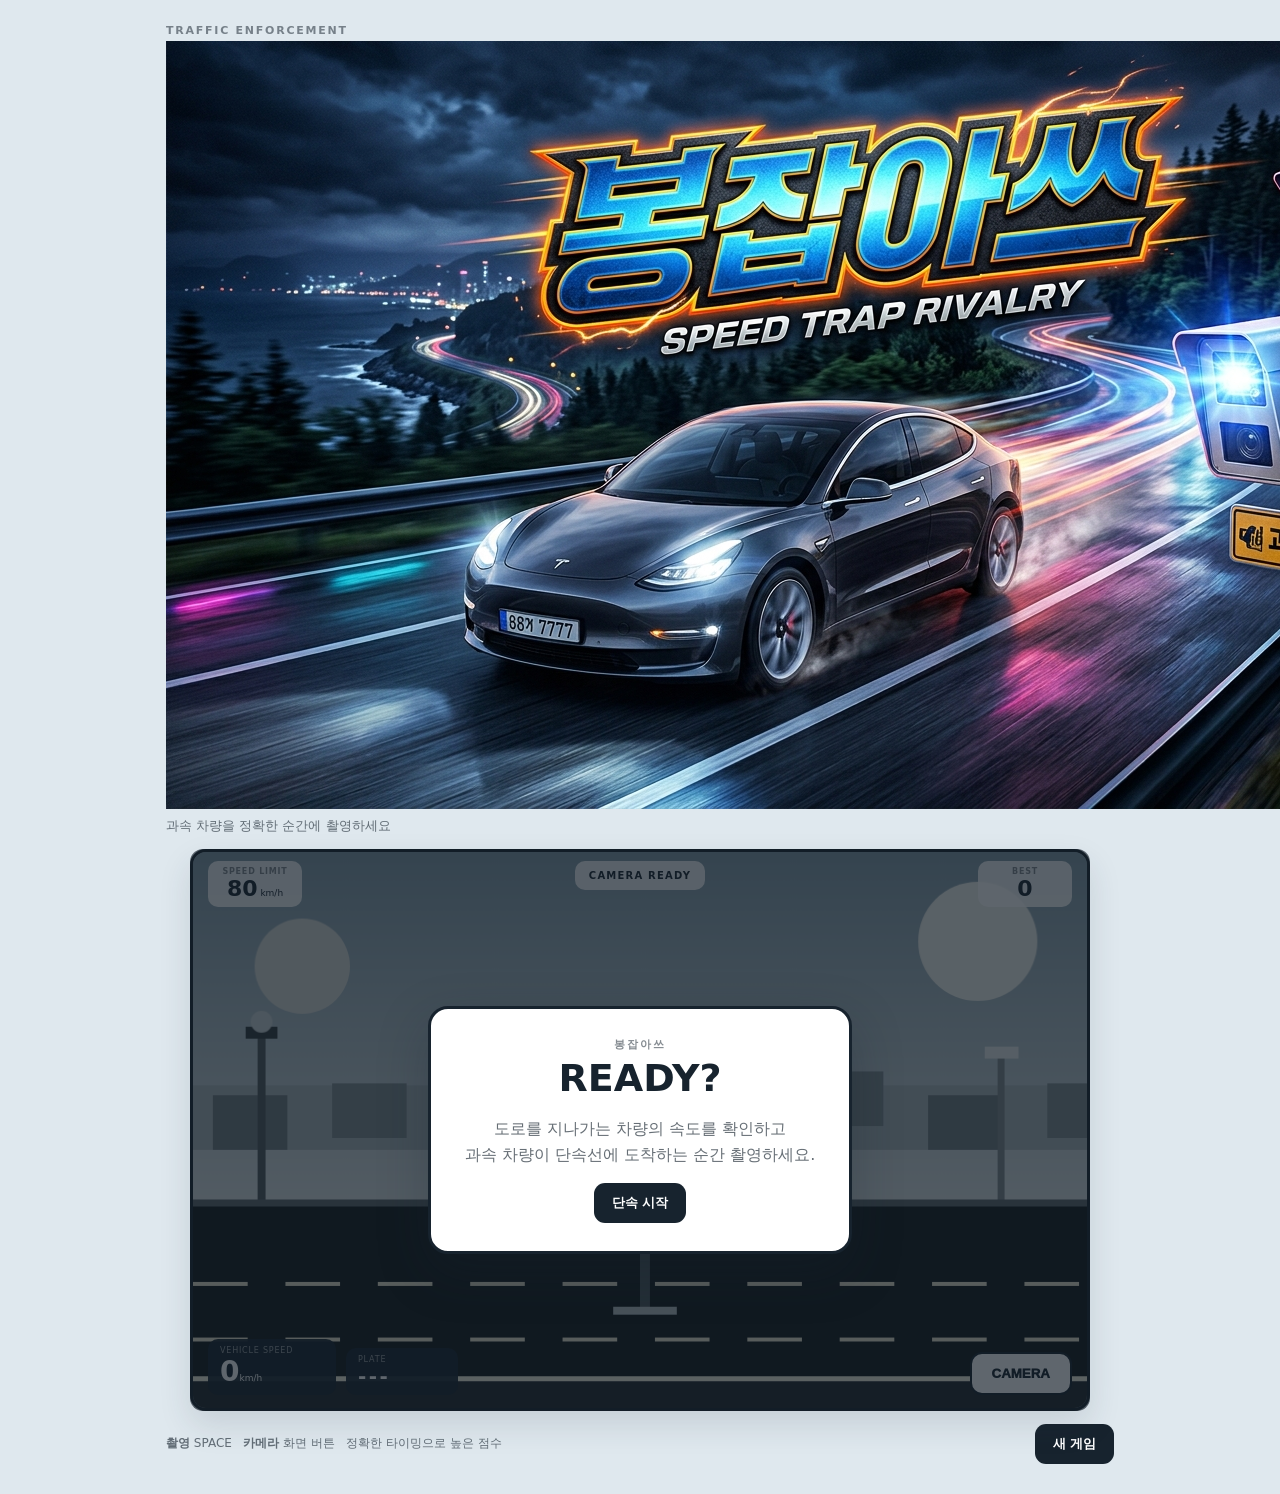
==== commit 9b506d76: "Restore title image" ====
--- a/index.html
+++ b/index.html
@@ -1,3 +1,3 @@
 <!doctype html>
 <html lang="ko"><head><meta charset="UTF-8"><meta name="viewport" content="width=device-width,initial-scale=1,maximum-scale=1,user-scalable=no"><title>봉잡아쓰</title><link rel="stylesheet" href="./style.css"></head>
-<body><main class="app"><header><div><p class="eyebrow">TRAFFIC ENFORCEMENT</p><h1>봉잡아쓰</h1><p class="subtitle">과속 차량을 정확한 순간에 촬영하세요</p></div><div class="score-box"><span>SCORE</span><strong id="score">0</strong></div></header><section class="game-wrap"><canvas id="game" width="900" height="560"></canvas><div class="hud"><div><b>SPEED LIMIT</b><strong id="limit">80</strong><small> km/h</small></div><div id="status">CAMERA READY</div><div><b>BEST</b><strong id="best">0</strong></div></div><div class="camera-ui"><div class="speed-readout"><span>VEHICLE SPEED</span><strong id="speed">0</strong><small>km/h</small></div><div class="target-readout"><span>PLATE</span><strong id="plate">---</strong></div><button id="flashBtn">CAMERA</button></div><div class="overlay" id="overlay"><div class="card"><p class="eyebrow">봉잡아쓰</p><h2 id="overlayTitle">READY?</h2><p id="overlayText">도로를 지나가는 차량의 속도를 확인하고<br>과속 차량이 단속선에 도착하는 순간 촬영하세요.</p><button id="startBtn">단속 시작</button></div></div><div class="evidence" id="evidence"><div class="evidence-card"><div class="evidence-head"><div><p class="eyebrow">AUTOMATED TRAFFIC ENFORCEMENT</p><h2 id="evidenceTitle">CAPTURED</h2></div><div class="evidence-time" id="evidenceTime">CAM-01</div></div><div class="photo-frame"><canvas id="evidenceCanvas" width="720" height="410"></canvas><div class="photo-stamp" id="photoStamp">PHOTO EVIDENCE</div></div><div class="evidence-data"><div><span>VEHICLE</span><strong id="evidenceVehicle">MODEL 3</strong></div><div><span>PLATE</span><strong id="evidencePlate">---</strong></div><div><span>SPEED</span><strong><i id="evidenceSpeed">0</i> km/h</strong></div><div><span>LIMIT</span><strong><i id="evidenceLimit">0</i> km/h</strong></div><div><span>TIMING</span><strong id="evidenceTiming">--</strong></div></div><p class="evidence-note" id="evidenceNote">단속선 통과 순간 촬영</p><button id="continueBtn">다음 차량</button></div></div></section><div class="controls"><p><b>촬영</b> SPACE &nbsp; <b>카메라</b> 화면 버튼 &nbsp; 정확한 타이밍으로 높은 점수</p><button class="small-btn" id="resetBtn">새 게임</button></div></main><script src="./game.js"></script></body></html>+<body><main class="app"><header><div><p class="eyebrow">TRAFFIC ENFORCEMENT</p><img class="title-image" src="./1789634969857.png" alt="봉잡아쓰"><p class="subtitle">과속 차량을 정확한 순간에 촬영하세요</p></div><div class="score-box"><span>SCORE</span><strong id="score">0</strong></div></header><section class="game-wrap"><canvas id="game" width="900" height="560"></canvas><div class="hud"><div><b>SPEED LIMIT</b><strong id="limit">80</strong><small> km/h</small></div><div id="status">CAMERA READY</div><div><b>BEST</b><strong id="best">0</strong></div></div><div class="camera-ui"><div class="speed-readout"><span>VEHICLE SPEED</span><strong id="speed">0</strong><small>km/h</small></div><div class="target-readout"><span>PLATE</span><strong id="plate">---</strong></div><button id="flashBtn">CAMERA</button></div><div class="overlay" id="overlay"><div class="card"><p class="eyebrow">봉잡아쓰</p><h2 id="overlayTitle">READY?</h2><p id="overlayText">도로를 지나가는 차량의 속도를 확인하고<br>과속 차량이 단속선에 도착하는 순간 촬영하세요.</p><button id="startBtn">단속 시작</button></div></div><div class="evidence" id="evidence"><div class="evidence-card"><div class="evidence-head"><div><p class="eyebrow">AUTOMATED TRAFFIC ENFORCEMENT</p><h2 id="evidenceTitle">CAPTURED</h2></div><div class="evidence-time" id="evidenceTime">CAM-01</div></div><div class="photo-frame"><canvas id="evidenceCanvas" width="720" height="410"></canvas><div class="photo-stamp" id="photoStamp">PHOTO EVIDENCE</div></div><div class="evidence-data"><div><span>VEHICLE</span><strong id="evidenceVehicle">MODEL 3</strong></div><div><span>PLATE</span><strong id="evidencePlate">---</strong></div><div><span>SPEED</span><strong><i id="evidenceSpeed">0</i> km/h</strong></div><div><span>LIMIT</span><strong><i id="evidenceLimit">0</i> km/h</strong></div><div><span>TIMING</span><strong id="evidenceTiming">--</strong></div></div><p class="evidence-note" id="evidenceNote">단속선 통과 순간 촬영</p><button id="continueBtn">다음 차량</button></div></div></section><div class="controls"><p><b>촬영</b> SPACE &nbsp; <b>카메라</b> 화면 버튼 &nbsp; 정확한 타이밍으로 높은 점수</p><button class="small-btn" id="resetBtn">새 게임</button></div></main><script src="./game.js"></script></body></html>
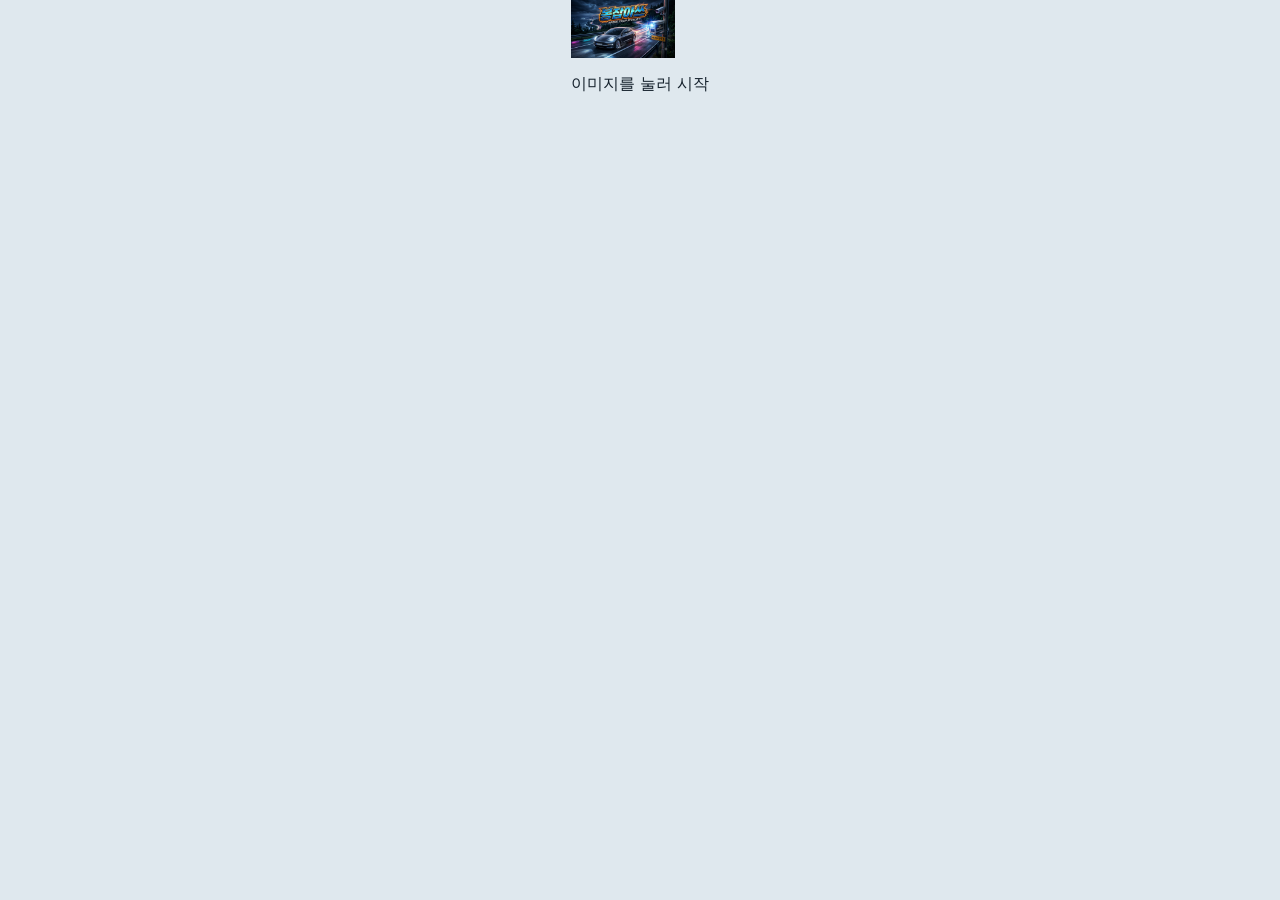
==== commit b8669b93: "Make title image a clickable game start screen" ====
--- a/index.html
+++ b/index.html
@@ -1,3 +1,3 @@
 <!doctype html>
 <html lang="ko"><head><meta charset="UTF-8"><meta name="viewport" content="width=device-width,initial-scale=1,maximum-scale=1,user-scalable=no"><title>봉잡아쓰</title><link rel="stylesheet" href="./style.css"></head>
-<body><main class="app"><header><div><p class="eyebrow">TRAFFIC ENFORCEMENT</p><img class="title-image" src="./1789634969857.png" alt="봉잡아쓰"><p class="subtitle">과속 차량을 정확한 순간에 촬영하세요</p></div><div class="score-box"><span>SCORE</span><strong id="score">0</strong></div></header><section class="game-wrap"><canvas id="game" width="900" height="560"></canvas><div class="hud"><div><b>SPEED LIMIT</b><strong id="limit">80</strong><small> km/h</small></div><div id="status">CAMERA READY</div><div><b>BEST</b><strong id="best">0</strong></div></div><div class="camera-ui"><div class="speed-readout"><span>VEHICLE SPEED</span><strong id="speed">0</strong><small>km/h</small></div><div class="target-readout"><span>PLATE</span><strong id="plate">---</strong></div><button id="flashBtn">CAMERA</button></div><div class="overlay" id="overlay"><div class="card"><p class="eyebrow">봉잡아쓰</p><h2 id="overlayTitle">READY?</h2><p id="overlayText">도로를 지나가는 차량의 속도를 확인하고<br>과속 차량이 단속선에 도착하는 순간 촬영하세요.</p><button id="startBtn">단속 시작</button></div></div><div class="evidence" id="evidence"><div class="evidence-card"><div class="evidence-head"><div><p class="eyebrow">AUTOMATED TRAFFIC ENFORCEMENT</p><h2 id="evidenceTitle">CAPTURED</h2></div><div class="evidence-time" id="evidenceTime">CAM-01</div></div><div class="photo-frame"><canvas id="evidenceCanvas" width="720" height="410"></canvas><div class="photo-stamp" id="photoStamp">PHOTO EVIDENCE</div></div><div class="evidence-data"><div><span>VEHICLE</span><strong id="evidenceVehicle">MODEL 3</strong></div><div><span>PLATE</span><strong id="evidencePlate">---</strong></div><div><span>SPEED</span><strong><i id="evidenceSpeed">0</i> km/h</strong></div><div><span>LIMIT</span><strong><i id="evidenceLimit">0</i> km/h</strong></div><div><span>TIMING</span><strong id="evidenceTiming">--</strong></div></div><p class="evidence-note" id="evidenceNote">단속선 통과 순간 촬영</p><button id="continueBtn">다음 차량</button></div></div></section><div class="controls"><p><b>촬영</b> SPACE &nbsp; <b>카메라</b> 화면 버튼 &nbsp; 정확한 타이밍으로 높은 점수</p><button class="small-btn" id="resetBtn">새 게임</button></div></main><script src="./game.js"></script></body></html>+<body><main class="title-screen"><div class="title-menu"><a class="title-link" href="./game.html" aria-label="봉잡아쓰 게임 시작"><img class="title-image" src="./1789634969857.png" alt="봉잡아쓰"></a><p class="title-hint">이미지를 눌러 시작</p></div></main></body></html>
--- a/style.css
+++ b/style.css
@@ -1 +1 @@
-*{box-sizing:border-box}html,body{margin:0;min-height:100%;font-family:Inter,system-ui,sans-serif;background:#dfe8ee;color:#17232e}body{display:flex;justify-content:center}.app{width:min(100%,980px);padding:24px 16px 30px}header{display:flex;justify-content:space-between;align-items:end;margin-bottom:14px}.eyebrow{margin:0 0 4px;font-size:11px;font-weight:900;letter-spacing:.16em;opacity:.52}h1{margin:0;font-size:32px;letter-spacing:-.04em}.subtitle{margin:4px 0 0;opacity:.62;font-size:13px}.score-box{background:#17232e;color:#fff;border-radius:14px;padding:8px 15px;text-align:center}.score-box span{display:block;font-size:9px;opacity:.55;letter-spacing:.14em}.score-box strong{font-size:25px}.game-wrap{position:relative;width:900px;max-width:100%;margin:auto}canvas{display:block;width:100%;height:auto;border:3px solid #17232e;border-radius:16px;box-shadow:0 14px 32px #26384622;touch-action:none;background:#89969f}.hud{position:absolute;top:12px;left:18px;right:18px;display:flex;justify-content:space-between;align-items:flex-start;pointer-events:none}.hud>div{background:#ffffffdd;padding:6px 12px;border-radius:10px;text-align:center;min-width:94px}.hud b{display:block;font-size:8px;opacity:.5;letter-spacing:.1em}.hud strong{font-size:22px}.hud small{font-size:9px}.hud #status{font-size:10px;font-weight:900;letter-spacing:.12em;padding:9px 14px}.camera-ui{position:absolute;left:18px;right:18px;bottom:16px;display:flex;align-items:end;gap:10px;pointer-events:none}.speed-readout,.target-readout{background:#17232eee;color:#fff;border-radius:10px;padding:7px 12px;min-width:128px}.speed-readout span,.target-readout span{display:block;font-size:8px;opacity:.55;letter-spacing:.1em}.speed-readout strong{font-size:28px}.speed-readout small{font-size:9px}.target-readout{min-width:112px}.target-readout strong{font-size:20px;letter-spacing:.12em}.camera-ui button{margin-left:auto;pointer-events:auto;border:2px solid #17232e;border-radius:12px;background:#fff;color:#17232e;padding:12px 20px;font-weight:1000;cursor:pointer}.camera-ui button:active{transform:scale(.96)}.overlay{position:absolute;inset:0;border-radius:13px;background:#101a24aa;display:flex;align-items:center;justify-content:center}.overlay.hidden{display:none}.card{background:#fff;border:3px solid #17232e;border-radius:20px;padding:28px 34px;text-align:center;box-shadow:0 18px 50px #17232e44}.card h2{font-size:38px;margin:4px 0 10px}.card p:not(.eyebrow){line-height:1.6;opacity:.65}.card button,.small-btn{border:0;border-radius:11px;background:#17232e;color:#fff;padding:11px 18px;font-weight:900;cursor:pointer}.evidence{position:absolute;inset:0;border-radius:13px;background:#10161dcc;display:none;align-items:center;justify-content:center;padding:18px;z-index:20}.evidence.show{display:flex}.evidence-card{width:min(760px,100%);max-height:100%;overflow:auto;background:#f5f7f7;border:3px solid #17232e;border-radius:18px;padding:18px;box-shadow:0 22px 60px #0008}.evidence-head{display:flex;justify-content:space-between;align-items:start;margin-bottom:10px}.evidence-head h2{margin:0;font-size:28px;letter-spacing:-.04em}.evidence-time{font:900 10px ui-monospace,monospace;opacity:.5}.photo-frame{position:relative;background:#1c2428;border:2px solid #17232e;border-radius:10px;overflow:hidden}.photo-frame canvas{width:100%;height:auto;border:0;border-radius:0;box-shadow:none}.photo-stamp{position:absolute;right:10px;top:10px;padding:5px 8px;border:1px solid #fff9;color:#fff;background:#17232eaa;font:900 9px ui-monospace,monospace;letter-spacing:.08em}.evidence-data{display:grid;grid-template-columns:repeat(5,1fr);gap:7px;margin-top:9px}.evidence-data>div{background:#e5eaec;border-radius:8px;padding:8px}.evidence-data span{display:block;font-size:7px;font-weight:900;letter-spacing:.1em;opacity:.48}.evidence-data strong{display:block;margin-top:3px;font-size:14px}.evidence-data i{font-style:normal}.evidence-note{margin:10px 0;font-size:11px;opacity:.62}.evidence-card>button{width:100%;border:0;border-radius:10px;background:#17232e;color:#fff;padding:11px;font-weight:900;cursor:pointer}.controls{display:flex;justify-content:space-between;align-items:center;margin-top:12px}.controls p{font-size:12px;opacity:.62}@media(max-width:600px){.app{padding:15px 8px 20px}h1{font-size:25px}.subtitle{font-size:11px}.controls p{font-size:10px}.score-box{padding:6px 10px}.hud{top:8px;left:9px;right:9px}.hud>div{min-width:58px;padding:4px 7px}.hud strong{font-size:17px}.hud #status{font-size:8px}.camera-ui{left:9px;right:9px;bottom:9px}.speed-readout{min-width:92px}.speed-readout strong{font-size:22px}.target-readout{min-width:78px}.target-readout strong{font-size:15px}.camera-ui button{padding:10px 12px;font-size:12px}.card{padding:22px 24px}.card h2{font-size:30px}.evidence{padding:8px}.evidence-card{padding:10px;border-width:2px}.evidence-head h2{font-size:21px}.evidence-data{grid-template-columns:repeat(2,1fr)}.evidence-data>div:nth-child(5){grid-column:1/-1}.evidence-data strong{font-size:12px}}+*{box-sizing:border-box}html,body{margin:0;min-height:100%;font-family:Inter,system-ui,sans-serif;background:#dfe8ee;color:#17232e}body{display:flex;justify-content:center}.app{width:min(100%,980px);padding:24px 16px 30px}header{display:flex;justify-content:space-between;align-items:end;margin-bottom:14px}.eyebrow{margin:0 0 4px;font-size:11px;font-weight:900;letter-spacing:.16em;opacity:.52}.title-image{display:block;width:auto;max-width:min(340px,70vw);height:58px;object-fit:contain;object-position:left center;margin:0}.subtitle{margin:4px 0 0;opacity:.62;font-size:13px}.score-box{background:#17232e;color:#fff;border-radius:14px;padding:8px 15px;text-align:center}.score-box span{display:block;font-size:9px;opacity:.55;letter-spacing:.14em}.score-box strong{font-size:25px}.game-wrap{position:relative;width:900px;max-width:100%;margin:auto}canvas{display:block;width:100%;height:auto;border:3px solid #17232e;border-radius:16px;box-shadow:0 14px 32px #26384622;touch-action:none;background:#89969f}.hud{position:absolute;top:12px;left:18px;right:18px;display:flex;justify-content:space-between;align-items:flex-start;pointer-events:none}.hud>div{background:#ffffffdd;padding:6px 12px;border-radius:10px;text-align:center;min-width:94px}.hud b{display:block;font-size:8px;opacity:.5;letter-spacing:.1em}.hud strong{font-size:22px}.hud small{font-size:9px}.hud #status{font-size:10px;font-weight:900;letter-spacing:.12em;padding:9px 14px}.camera-ui{position:absolute;left:18px;right:18px;bottom:16px;display:flex;align-items:end;gap:10px;pointer-events:none}.speed-readout,.target-readout{background:#17232eee;color:#fff;border-radius:10px;padding:7px 12px;min-width:128px}.speed-readout span,.target-readout span{display:block;font-size:8px;opacity:.55;letter-spacing:.1em}.speed-readout strong{font-size:28px}.speed-readout small{font-size:9px}.target-readout{min-width:112px}.target-readout strong{font-size:20px;letter-spacing:.12em}.camera-ui button{margin-left:auto;pointer-events:auto;border:2px solid #17232e;border-radius:12px;background:#fff;color:#17232e;padding:12px 20px;font-weight:1000;cursor:pointer}.camera-ui button:active{transform:scale(.96)}.overlay{position:absolute;inset:0;border-radius:13px;background:#101a24aa;display:flex;align-items:center;justify-content:center}.overlay.hidden{display:none}.card{background:#fff;border:3px solid #17232e;border-radius:20px;padding:28px 34px;text-align:center;box-shadow:0 18px 50px #17232e44}.card h2{font-size:38px;margin:4px 0 10px}.card p:not(.eyebrow){line-height:1.6;opacity:.65}.card button,.small-btn{border:0;border-radius:11px;background:#17232e;color:#fff;padding:11px 18px;font-weight:900;cursor:pointer}.evidence{position:absolute;inset:0;border-radius:13px;background:#10161dcc;display:none;align-items:center;justify-content:center;padding:18px;z-index:20}.evidence.show{display:flex}.evidence-card{width:min(760px,100%);max-height:100%;overflow:auto;background:#f5f7f7;border:3px solid #17232e;border-radius:18px;padding:18px;box-shadow:0 22px 60px #0008}.evidence-head{display:flex;justify-content:space-between;align-items:start;margin-bottom:10px}.evidence-head h2{margin:0;font-size:28px;letter-spacing:-.04em}.evidence-time{font:900 10px ui-monospace,monospace;opacity:.5}.photo-frame{position:relative;background:#1c2428;border:2px solid #17232e;border-radius:10px;overflow:hidden}.photo-frame canvas{width:100%;height:auto;border:0;border-radius:0;box-shadow:none}.photo-stamp{position:absolute;right:10px;top:10px;padding:5px 8px;border:1px solid #fff9;color:#fff;background:#17232eaa;font:900 9px ui-monospace,monospace;letter-spacing:.08em}.evidence-data{display:grid;grid-template-columns:repeat(5,1fr);gap:7px;margin-top:9px}.evidence-data>div{background:#e5eaec;border-radius:8px;padding:8px}.evidence-data span{display:block;font-size:7px;font-weight:900;letter-spacing:.1em;opacity:.48}.evidence-data strong{display:block;margin-top:3px;font-size:14px}.evidence-data i{font-style:normal}.evidence-note{margin:10px 0;font-size:11px;opacity:.62}.evidence-card>button{width:100%;border:0;border-radius:10px;background:#17232e;color:#fff;padding:11px;font-weight:900;cursor:pointer}.controls{display:flex;justify-content:space-between;align-items:center;margin-top:12px}.controls p{font-size:12px;opacity:.62}@media(max-width:600px){.app{padding:15px 8px 20px}.title-image{height:46px;max-width:65vw}.subtitle{font-size:11px}.controls p{font-size:10px}.score-box{padding:6px 10px}.hud{top:8px;left:9px;right:9px}.hud>div{min-width:58px;padding:4px 7px}.hud strong{font-size:17px}.hud #status{font-size:8px}.camera-ui{left:9px;right:9px;bottom:9px}.speed-readout{min-width:92px}.speed-readout strong{font-size:22px}.target-readout{min-width:78px}.target-readout strong{font-size:15px}.camera-ui button{padding:10px 12px;font-size:12px}.card{padding:22px 24px}.card h2{font-size:30px}.evidence{padding:8px}.evidence-card{padding:10px;border-width:2px}.evidence-head h2{font-size:21px}.evidence-data{grid-template-columns:repeat(2,1fr)}.evidence-data>div:nth-child(5){grid-column:1/-1}.evidence-data strong{font-size:12px}}
